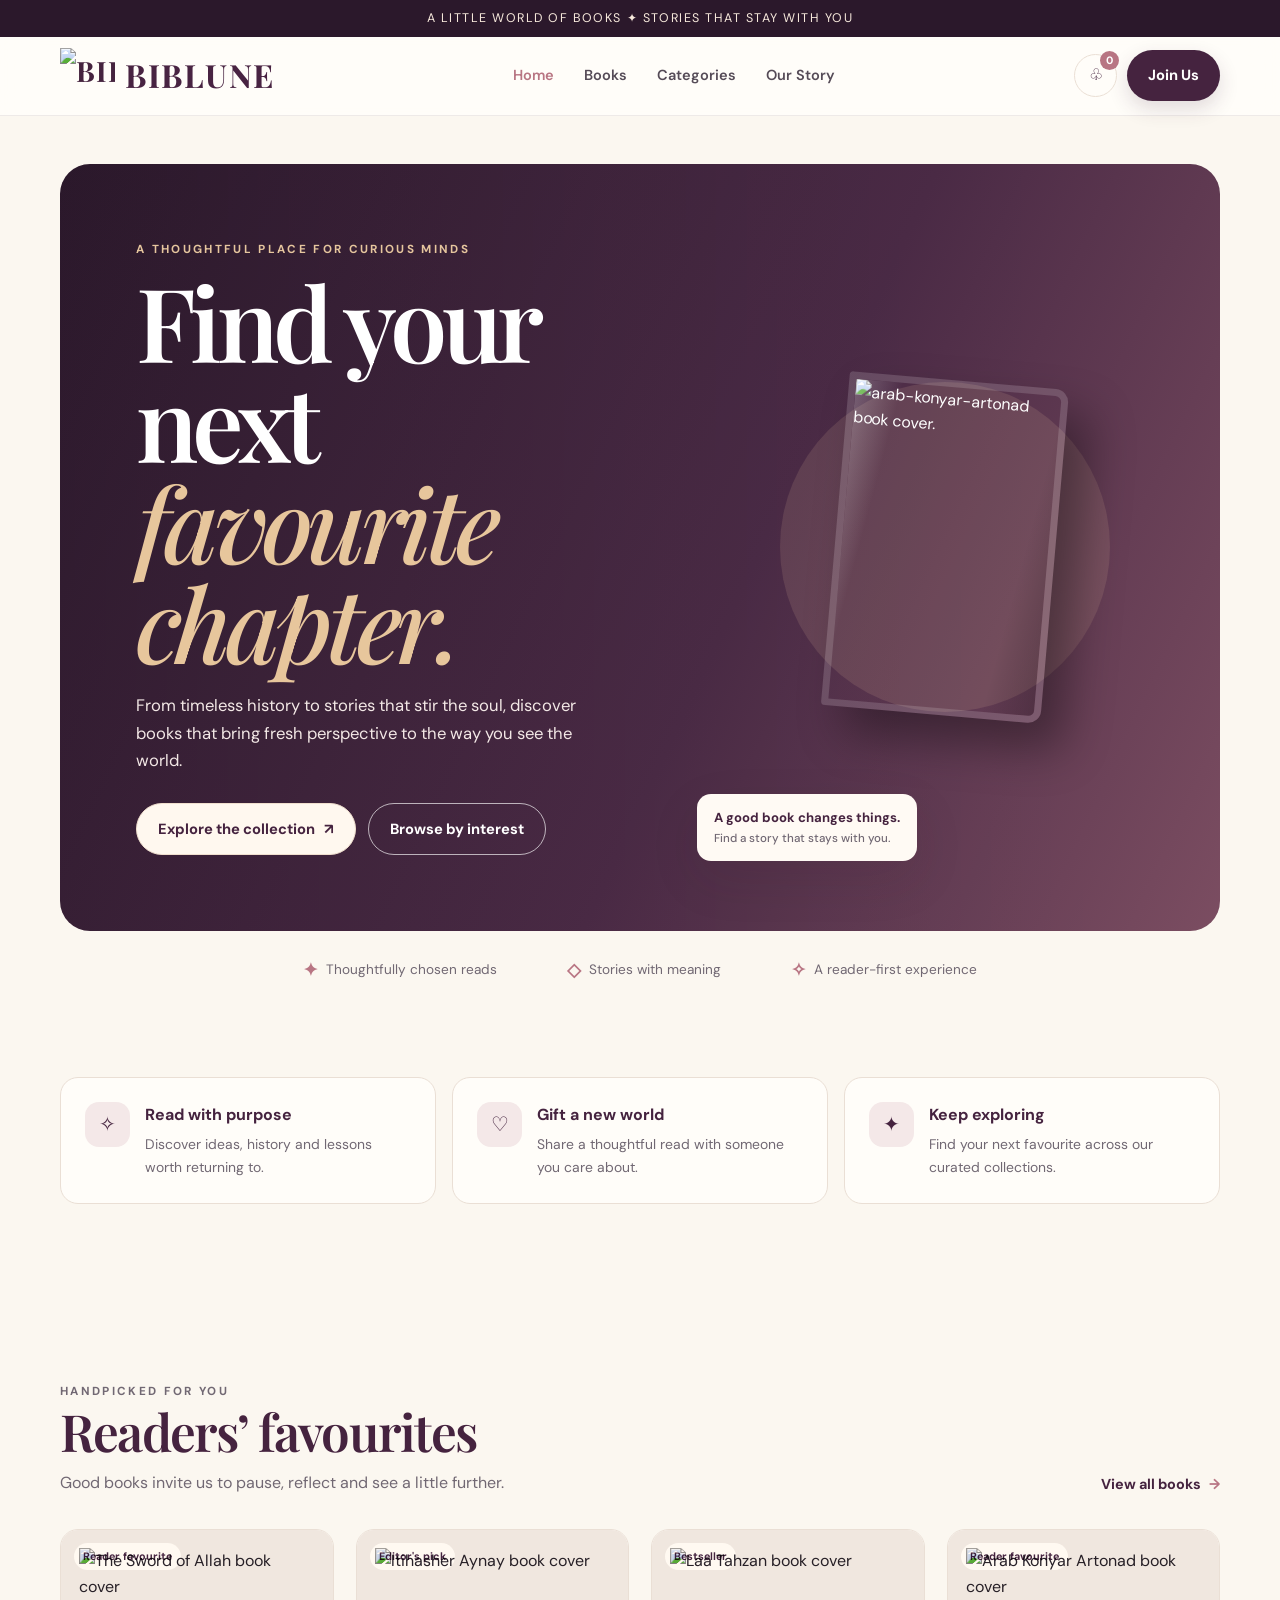
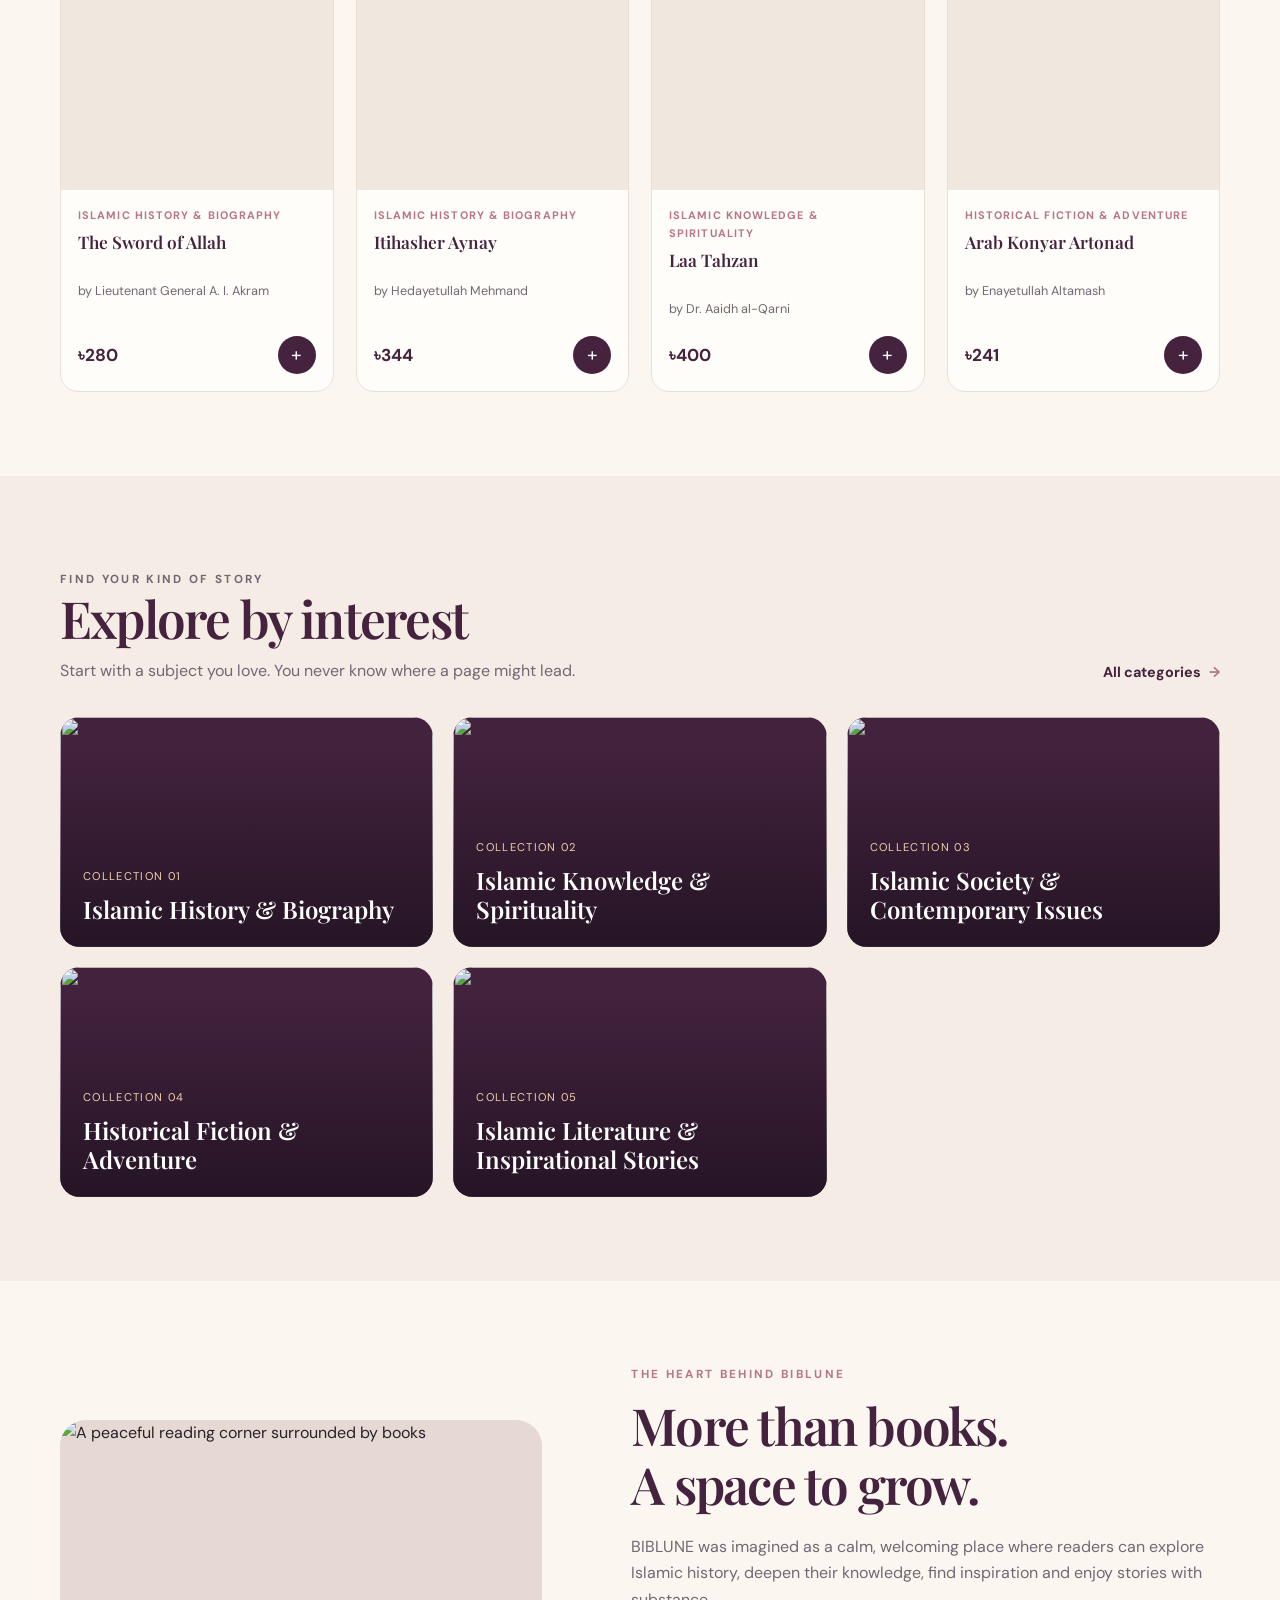
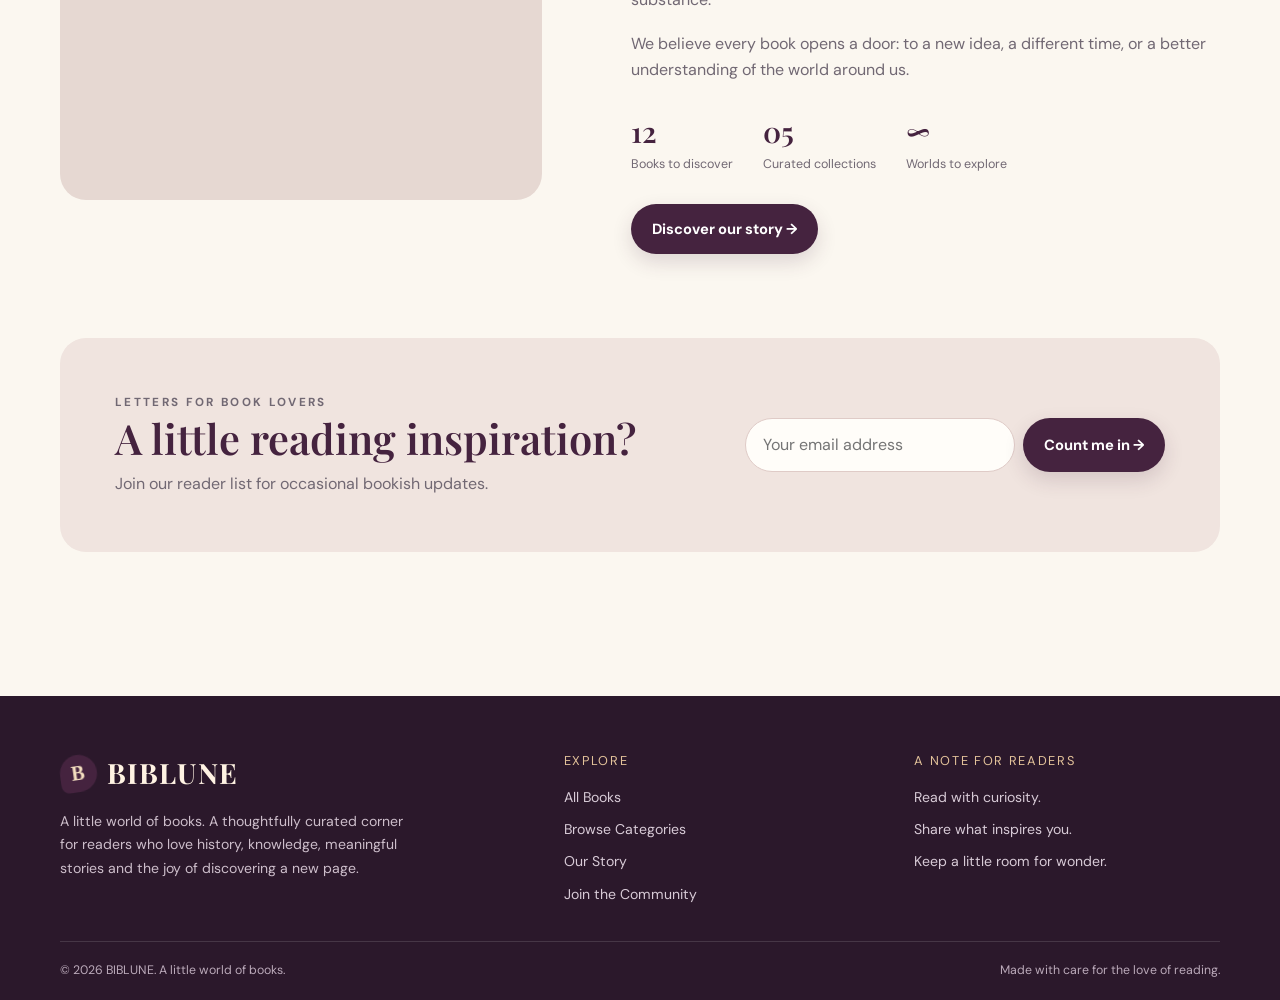
==== index.html @ a3f17280 "Add files via upload" ====
<!DOCTYPE html>
<html lang="en">
 <head>
  <meta charset="utf-8"/>
  <meta content="width=device-width, initial-scale=1" name="viewport"/>
  <meta content="#45233f" name="theme-color"/>
  <meta content="BIBLUNE — a little world of books. Discover thoughtful reads, Islamic history, inspiring literature and more." name="description"/>
  <title>
   BIBLUNE | A little world of books
  </title>
  <link href="styles.css" rel="stylesheet"/>
 </head>
 <body>
  <div class="announcement">
   A LITTLE WORLD OF BOOKS
   <span aria-hidden="true">
    ✦
   </span>
   STORIES THAT STAY WITH YOU
  </div>
  <header class="site-header">
   <div class="container nav-wrap">
    <a aria-label="BIBLUNE home" class="brand" href="index.html">
    <img src="Images/logo3.jpeg"
         alt="BIBLUNE Logo"
         class="brand-logo">

    <span class="brand-name">BIBLUNE</span>
    </a>
    <nav aria-label="Main navigation">
     <ul class="nav-links" id="navLinks">
      <li>
       <a aria-current="page" class="active" href="index.html">
        Home
       </a>
      </li>
      <li>
       <a href="Books.html">
        Books
       </a>
      </li>
      <li>
       <a href="Categories.html">
        Categories
       </a>
      </li>
      <li>
       <a href="About.html">
        Our Story
       </a>
      </li>
     </ul>
    </nav>
    <div class="nav-actions">
     <button aria-label="Open shopping cart" class="icon-btn" data-open-cart="" title="Shopping bag">
      ♧
      <span class="cart-count" data-cart-count="">
       0
      </span>
     </button>
     <a class="btn btn-primary" href="Register.html">
      Join Us
     </a>
     <button aria-expanded="false" aria-label="Toggle navigation" class="menu-toggle" id="menuToggle">
      ☰
     </button>
    </div>
   </div>
  </header>
  <main>
   <section class="hero">
    <div class="container">
     <div class="hero-panel">
      <div class="hero-copy">
       <p class="eyebrow">
        A thoughtful place for curious minds
       </p>
       <h1>
        Find your next
        <br/>
        <em>
         favourite chapter.
        </em>
       </h1>
       <p>
        From timeless history to stories that stir the soul, discover books that bring fresh perspective to the way you see the world.
       </p>
       <div class="hero-ctas">
        <a class="btn btn-light" href="Books.html">
         Explore the collection
         <span>
          ↗
         </span>
        </a>
        <a class="btn btn-outline" href="Categories.html">
         Browse by interest
        </a>
       </div>
      </div>
      <div class="hero-art">
       <div class="hero-book">
        <img src="Images/arab-konyar-artonad-250x374.webp"
         alt="arab-konyar-artonad book cover."
         class="hero-logo">
       </div>
       <div class="floating-note">
        A good book changes things.
        <span>
         Find a story that stays with you.
        </span>
       </div>
      </div>
     </div>
     <div class="trust-row">
      <span>
       <b>
        ✦
       </b>
       Thoughtfully chosen reads
      </span>
      <span>
       <b>
        ◇
       </b>
       Stories with meaning
      </span>
      <span>
       <b>
        ✧
       </b>
       A reader-first experience
      </span>
     </div>
    </div>
   </section>
   <section class="section" style="padding-top:38px">
    <div class="container">
     <div class="feature-strip">
      <article class="feature">
       <div class="feature-icon">
        ✧
       </div>
       <div>
        <h3>
         Read with purpose
        </h3>
        <p>
         Discover ideas, history and lessons worth returning to.
        </p>
       </div>
      </article>
      <article class="feature">
       <div class="feature-icon">
        ♡
       </div>
       <div>
        <h3>
         Gift a new world
        </h3>
        <p>
         Share a thoughtful read with someone you care about.
        </p>
       </div>
      </article>
      <article class="feature">
       <div class="feature-icon">
        ✦
       </div>
       <div>
        <h3>
         Keep exploring
        </h3>
        <p>
         Find your next favourite across our curated collections.
        </p>
       </div>
      </article>
     </div>
    </div>
   </section>
   <section class="section">
    <div class="container">
     <div class="section-head">
      <div>
       <p class="eyebrow">
        Handpicked for you
       </p>
       <h2>
        Readers’ favourites
       </h2>
       <p>
        Good books invite us to pause, reflect and see a little further.
       </p>
      </div>
      <a class="text-link" href="Books.html">
       View all books
       <span>
        →
       </span>
      </a>
     </div>
     <div class="book-grid" id="featuredBooks">
     </div>
    </div>
   </section>
   <section class="section" style="background:#f4ece5">
    <div class="container">
     <div class="section-head">
      <div>
       <p class="eyebrow">
        Find your kind of story
       </p>
       <h2>
        Explore by interest
       </h2>
       <p>
        Start with a subject you love. You never know where a page might lead.
       </p>
      </div>
      <a class="text-link" href="Categories.html">
       All categories
       <span>
        →
       </span>
      </a>
     </div>
     <div class="category-grid" id="homeCategories">
     </div>
    </div>
   </section>
   <section class="section">
    <div class="container story">
     <div class="story-image">
      <img alt="A peaceful reading corner surrounded by books" loading="lazy" src="Images/A Quiet Corner to Get Lost In.jfif"/>
     </div>
     <div class="story-copy">
      <p class="eyebrow">
       The heart behind BIBLUNE
      </p>
      <h2>
       More than books.
       <br/>
       A space to grow.
      </h2>
      <p>
       BIBLUNE was imagined as a calm, welcoming place where readers can explore Islamic history, deepen their knowledge, find inspiration and enjoy stories with substance.
      </p>
      <p>
       We believe every book opens a door: to a new idea, a different time, or a better understanding of the world around us.
      </p>
      <div class="story-stat">
       <div>
        <strong>
         12
        </strong>
        <span>
         Books to discover
        </span>
       </div>
       <div>
        <strong>
         05
        </strong>
        <span>
         Curated collections
        </span>
       </div>
       <div>
        <strong>
         ∞
        </strong>
        <span>
         Worlds to explore
        </span>
       </div>
      </div>
      <a class="btn btn-primary" href="About.html">
       Discover our story →
      </a>
     </div>
    </div>
   </section>
   <section class="section" style="padding-top:0">
    <div class="container">
     <div class="newsletter">
      <div>
       <p class="eyebrow">
        Letters for book lovers
       </p>
       <h2>
        A little reading inspiration?
       </h2>
       <p>
        Join our reader list for occasional bookish updates.
       </p>
      </div>
      <form class="newsletter-form">
       <input aria-label="Your email address" placeholder="Your email address" required="" type="email"/>
       <button class="btn btn-primary" type="submit">
        Count me in →
       </button>
      </form>
     </div>
    </div>
   </section>
  </main>
  <script>
   document.addEventListener("DOMContentLoaded",()=>{renderBooks("#featuredBooks",BOOKS.filter(b=>[5,1,11,3].includes(b.id)));renderCategories("#homeCategories")});
  </script>
  <footer class="site-footer">
   <div class="container">
    <div class="footer-grid">
     <div>
      <a class="brand footer-brand" href="index.html">
       <span class="brand-mark">
        B
       </span>
       BIBLUNE
      </a>
      <p class="footer-about">
       A little world of books. A thoughtfully curated corner for readers who love history, knowledge, meaningful stories and the joy of discovering a new page.
      </p>
     </div>
     <div>
      <p class="footer-title">
       Explore
      </p>
      <div class="footer-links">
       <a href="Books.html">
        All Books
       </a>
       <a href="Categories.html">
        Browse Categories
       </a>
       <a href="About.html">
        Our Story
       </a>
       <a href="Register.html">
        Join the Community
       </a>
      </div>
     </div>
     <div>
      <p class="footer-title">
       A note for readers
      </p>
      <div class="footer-links">
       <span>
        Read with curiosity.
       </span>
       <span>
        Share what inspires you.
       </span>
       <span>
        Keep a little room for wonder.
       </span>
      </div>
     </div>
    </div>
    <div class="footer-bottom">
     <span>
      © 2026 BIBLUNE. A little world of books.
     </span>
     <span>
      Made with care for the love of reading.
     </span>
    </div>
   </div>
  </footer>
  <div aria-label="Shopping bag" aria-modal="true" class="cart-overlay" id="cartOverlay" role="dialog">
   <div class="cart-panel">
    <div class="cart-head">
     <h2>
      Your book bag
     </h2>
     <button aria-label="Close cart" class="icon-btn" data-close-cart="">
      ×
     </button>
    </div>
    <div class="cart-items" id="cartItems">
    </div>
    <div class="cart-total">
     <div class="total-line">
      <span>
       Subtotal
      </span>
      <span id="cartTotal">
       ৳0
      </span>
     </div>
     <button class="btn btn-primary" id="checkoutBtn" style="width:100%">
      Continue to checkout →
     </button>
     <p class="cart-note">
      Demo storefront · No payment will be collected
     </p>
    </div>
   </div>
  </div>
  <div aria-live="polite" class="toast" id="toast" role="status">
  </div>
  <script defer="" src="script.js">
  </script>
 </body>
</html>
---- styles.css ----
@import url('https://fonts.googleapis.com/css2?family=DM+Sans:wght@400;500;600;700&family=Playfair+Display:wght@500;600;700&display=swap');
:root {
    --ink:#28222b;
    --muted:#716873;
    --plum:#45233f;
    --plum-deep:#2b182b;
    --rose:#b87583;
    --gold:#c69b62;
    --cream:#fbf7f0;
    --paper:#fffdf9;
    --line:#eadfd5;
    --shadow:0 18px 50px rgba(48,27,43,.10);
    --radius:22px
}
* {
    box-sizing:border-box
}
html {
    scroll-behavior:smooth;
    scroll-padding-top:95px
}
body {
    margin:0;
    background:var(--cream);
    color:var(--ink);
    font-family:"DM Sans",Arial,sans-serif;
    line-height:1.65
}
.brand {
    display: flex;
    align-items: center;
    gap: 12px;
    text-decoration: none;
}

.brand-logo {
    width: 55px;
    height: 55px;
    object-fit: contain;
}

.brand-name {
    font-family: 'Playfair Display', serif;
    font-size: 32px;
    font-weight: 700;
    color: #482342;
}
a {
    color:inherit;
    text-decoration:none
}
button,input,select,textarea {
    font:inherit
}
button,a {
    -webkit-tap-highlight-color:transparent
}
.container {
    width:min(1160px,calc(100% - 40px));
    margin-inline:auto
}
.announcement {
    background:var(--plum-deep);
    color:#f7e9dc;
    text-align:center;
    font-size:.78rem;
    letter-spacing:.12em;
    padding:8px 14px
}
.site-header {
    position:sticky;
    top:0;
    z-index:50;
    background:rgba(255,253,249,.94);
    backdrop-filter:blur(16px);
    border-bottom:1px solid rgba(69,35,63,.09)
}
.nav-wrap {
    min-height:78px;
    display:flex;
    align-items:center;
    justify-content:space-between;
    gap:24px
}
.brand {
    display:inline-flex;
    align-items:center;
    gap:10px;
    color:var(--plum);
    font-family:"Playfair Display",Georgia,serif;
    font-size:1.75rem;
    font-weight:700;
    letter-spacing:.04em;
    white-space:nowrap
}
.brand-mark {
    width:37px;
    height:37px;
    border-radius:50% 50% 50% 8px;
    background:var(--plum);
    color:#f5dfc0;
    display:grid;
    place-items:center;
    font-family:Georgia,serif;
    font-size:1.25rem;
    transform:rotate(-8deg)
}
.nav-links {
    display:flex;
    align-items:center;
    gap:clamp(14px,2.4vw,30px);
    list-style:none;
    margin:0;
    padding:0
}
.nav-links a {
    font-size:.91rem;
    font-weight:600;
    color:#554b57;
    transition:color .2s
}
.nav-links a:hover,.nav-links a.active {
    color:var(--rose)
}
.nav-actions {
    display:flex;
    align-items:center;
    gap:10px
}
.icon-btn,.menu-toggle {
    border:1px solid var(--line);
    background:var(--paper);
    color:var(--plum);
    width:43px;
    height:43px;
    border-radius:50%;
    display:grid;
    place-items:center;
    cursor:pointer;
    position:relative
}
.cart-count {
    position:absolute;
    right:-3px;
    top:-4px;
    background:var(--rose);
    color:white;
    font-size:.67rem;
    font-weight:700;
    min-width:19px;
    height:19px;
    border-radius:20px;
    display:grid;
    place-items:center;
    padding:0 4px
}
.menu-toggle {
    display:none;
    font-size:1.2rem
}
.btn {
    border:0;
    display:inline-flex;
    align-items:center;
    justify-content:center;
    gap:9px;
    padding:13px 21px;
    border-radius:999px;
    font-weight:700;
    font-size:.92rem;
    cursor:pointer;
    transition:transform .2s,background .2s,box-shadow .2s
}
.btn:hover {
    transform:translateY(-2px)
}
.btn-primary {
    background:var(--plum);
    color:white;
    box-shadow:0 8px 20px rgba(69,35,63,.16)
}
.btn-primary:hover {
    background:#613654
}
.btn-light {
    background:#fff8ef;
    color:var(--plum);
    border:1px solid #f0dfce
}
.btn-outline {
    border:1px solid rgba(255,255,255,.65);
    color:white;
    background:transparent
}
.eyebrow {
    font-size:.73rem;
    letter-spacing:.2em;
    text-transform:uppercase;
    font-weight:700;
    color:var(--rose);
    margin:0 0 12px
}
.section {
    padding:84px 0
}
.section-head {
    display:flex;
    justify-content:space-between;
    align-items:end;
    gap:24px;
    margin-bottom:32px
}
.section-head h2,.page-title,.story-copy h2 {
    font:600 clamp(2rem,4vw,3.2rem)/1.15 "Playfair Display",Georgia,serif;
    letter-spacing:-.035em;
    color:var(--plum);
    margin:0
}
.section-head p {
    max-width:520px;
    color:var(--muted);
    margin:10px 0 0
}
.text-link {
    color:var(--plum);
    font-weight:700;
    font-size:.9rem;
    white-space:nowrap
}
.text-link span {
    color:var(--rose);
    margin-left:5px
}
.hero {
    padding:48px 0 54px
}
.hero-panel {
    min-height:520px;
    border-radius:30px;
    overflow:hidden;
    position:relative;
    display:grid;
    grid-template-columns:1.05fr .95fr;
    align-items:center;
    background:linear-gradient(115deg,#2b182b 0%,#4a2a45 58%,#7b4d61 100%);
    color:white;
    isolation:isolate
}
.hero-panel:before {
    content:"";
    position:absolute;
    inset:0;
    background:linear-gradient(90deg,rgba(31,18,31,.15),rgba(31,18,31,0)),url("Images/Old Library.jfif") center/cover;
    opacity:.23;
    z-index:-1
}
.hero-copy {
    padding:clamp(30px,6vw,76px)
}
.hero-copy .eyebrow {
    color:#e6c69e
}
.hero h1 {
    font:600 clamp(3.4rem,8vw,6.5rem)/.98 "Playfair Display",Georgia,serif;
    letter-spacing:-.055em;
    margin:0 0 20px
}
.hero h1 em {
    font-weight:500;
    color:#e7c69c
}
.hero-copy>p:not(.eyebrow) {
    max-width:510px;
    color:#f3e8e6;
    font-size:1.04rem;
    margin:0 0 28px
}
.hero-ctas {
    display:flex;
    gap:12px;
    flex-wrap:wrap
}
.hero-art {
    height:100%;
    min-height:430px;
    display:flex;
    align-items:center;
    justify-content:center;
    position:relative;
    padding:25px
}
.hero-art:before {
    content:"";
    width:min(330px,70%);
    aspect-ratio:1;
    border-radius:50%;
    background:rgba(239,203,161,.13);
    position:absolute
}
.hero-book {
    position:relative;
    width:220px;
    height:335px;
    border-radius:4px 13px 13px 4px;
    overflow:hidden;
    box-shadow:24px 25px 45px rgba(0,0,0,.35);
    transform:rotate(5deg);
    border:7px solid rgba(255,255,255,.15)
}
.hero-book img {
    width:100%;
    height:100%;
    object-fit:cover
}
.hero-book:after {
    content:"";
    position:absolute;
    inset:0;
    background:linear-gradient(100deg,rgba(255,255,255,.25),transparent 18%,transparent 80%,rgba(0,0,0,.2));
    pointer-events:none
}
.floating-note {
    position:absolute;
    bottom:70px;
    left:5%;
    background:#fffaf4;
    color:var(--plum);
    padding:13px 17px;
    border-radius:14px;
    box-shadow:var(--shadow);
    font-size:.82rem;
    font-weight:700
}
.floating-note span {
    display:block;
    font-size:.72rem;
    color:var(--muted);
    font-weight:500
}
.trust-row {
    display:flex;
    justify-content:center;
    gap:clamp(20px,6vw,70px);
    flex-wrap:wrap;
    padding:25px 0 0;
    color:var(--muted);
    font-size:.85rem
}
.trust-row span {
    display:flex;
    align-items:center;
    gap:8px
}
.trust-row b {
    color:var(--rose);
    font-size:1.1rem
}
.feature-strip {
    display:grid;
    grid-template-columns:repeat(3,1fr);
    gap:16px
}
.feature {
    padding:24px;
    background:var(--paper);
    border:1px solid var(--line);
    border-radius:18px;
    display:flex;
    gap:15px;
    align-items:flex-start
}
.feature-icon {
    width:45px;
    height:45px;
    flex:0 0 45px;
    border-radius:14px;
    background:#f4e8e8;
    color:var(--plum);
    display:grid;
    place-items:center;
    font-size:1.25rem
}
.feature h3 {
    margin:0 0 5px;
    color:var(--plum);
    font-size:1rem
}
.feature p {
    margin:0;
    color:var(--muted);
    font-size:.87rem
}
.book-grid {
    display:grid;
    grid-template-columns:repeat(4,minmax(0,1fr));
    gap:22px
}
.book-card {
    background:var(--paper);
    border:1px solid var(--line);
    border-radius:18px;
    overflow:hidden;
    display:flex;
    flex-direction:column;
    min-width:0;
    transition:transform .25s,box-shadow .25s
}
.book-card:hover {
    transform:translateY(-6px);
    box-shadow:var(--shadow)
}
.book-cover {
    height:260px;
    background:#f0e7df;
    padding:18px;
    display:flex;
    align-items:center;
    justify-content:center;
    position:relative
}
.book-cover img {
    width:100%;
    height:100%;
    object-fit:contain;
    mix-blend-mode:multiply
}
.book-tag {
    position:absolute;
    left:13px;
    top:13px;
    border-radius:999px;
    background:#fff9f1;
    color:var(--plum);
    font-size:.67rem;
    font-weight:700;
    padding:5px 9px
}
.book-info {
    padding:17px;
    display:flex;
    flex-direction:column;
    flex:1
}
.book-category {
    font-size:.68rem;
    text-transform:uppercase;
    letter-spacing:.1em;
    color:var(--rose);
    font-weight:700;
    margin:0 0 5px
}
.book-info h3 {
    font:600 1.08rem/1.35 "Playfair Display",Georgia,serif;
    color:var(--plum);
    margin:0 0 5px;
    min-height:2.7em
}
.book-author {
    font-size:.79rem;
    color:var(--muted);
    margin:0 0 16px
}
.book-bottom {
    display:flex;
    align-items:center;
    justify-content:space-between;
    gap:8px;
    margin-top:auto
}
.price {
    font-size:1.08rem;
    font-weight:700;
    color:var(--plum)
}
.add-btn {
    width:38px;
    height:38px;
    border:0;
    border-radius:50%;
    background:var(--plum);
    color:white;
    font-size:1.2rem;
    cursor:pointer;
    transition:background .2s,transform .2s
}
.add-btn:hover {
    background:var(--rose);
    transform:rotate(8deg)
}
.category-grid {
    display:grid;
    grid-template-columns:repeat(3,minmax(0,1fr));
    gap:20px
}
.category-card {
    min-height:230px;
    position:relative;
    border-radius:20px;
    overflow:hidden;
    display:flex;
    align-items:end;
    background:var(--plum);
    color:white;
    isolation:isolate
}
.category-card img {
    position:absolute;
    inset:0;
    width:100%;
    height:100%;
    object-fit:cover;
    z-index:-2;
    transition:transform .4s
}
.category-card:after {
    content:"";
    position:absolute;
    inset:0;
    background:linear-gradient(0deg,rgba(34,19,34,.9),rgba(34,19,34,.05) 90%);
    z-index:-1
}
.category-card:hover img {
    transform:scale(1.06)
}
.category-copy {
    padding:23px
}
.category-copy span {
    font-size:.7rem;
    letter-spacing:.12em;
    text-transform:uppercase;
    color:#f1d1ad
}
.category-copy h3 {
    font:600 1.5rem/1.2 "Playfair Display",Georgia,serif;
    margin:7px 0 0
}
.story {
    display:grid;
    grid-template-columns:.9fr 1.1fr;
    gap:clamp(30px,7vw,90px);
    align-items:center
}
.story-image {
    min-height:380px;
    border-radius:26px;
    overflow:hidden;
    position:relative;
    background:#e6d8d2
}
.story-image img {
    width:100%;
    height:100%;
    position:absolute;
    inset:0;
    object-fit:cover
}
.story-copy h2 {
    margin-bottom:20px
}
.story-copy>p:not(.eyebrow) {
    color:var(--muted);
    margin:0 0 18px
}
.story-stat {
    display:flex;
    gap:30px;
    margin:28px 0
}
.story-stat strong {
    display:block;
    color:var(--plum);
    font:600 1.8rem "Playfair Display",Georgia,serif
}
.story-stat span {
    font-size:.78rem;
    color:var(--muted)
}
.newsletter {
    background:#f0e4df;
    border-radius:26px;
    padding:clamp(28px,5vw,55px);
    display:flex;
    align-items:center;
    justify-content:space-between;
    gap:30px
}
.newsletter h2 {
    font:600 clamp(1.7rem,3.5vw,2.6rem)/1.2 "Playfair Display",Georgia,serif;
    color:var(--plum);
    margin:0 0 8px
}
.newsletter p {
    color:var(--muted);
    margin:0
}
.newsletter-form {
    display:flex;
    gap:8px;
    width:min(100%,420px)
}
.newsletter-form input {
    min-width:0;
    flex:1;
    border:1px solid #dfcbc7;
    background:#fffdf9;
    border-radius:999px;
    padding:13px 17px;
    outline-color:var(--rose)
}
.site-footer {
    background:var(--plum-deep);
    color:#f4e8e0;
    padding:54px 0 20px;
    margin-top:60px
}
.footer-grid {
    display:grid;
    grid-template-columns:1.5fr 1fr 1fr;
    gap:45px;
    padding-bottom:35px
}
.footer-brand {
    color:#fff3e3
}
.footer-about {
    max-width:350px;
    color:#cdbecb;
    font-size:.88rem
}
.footer-title {
    font-size:.8rem;
    text-transform:uppercase;
    letter-spacing:.13em;
    color:#e3c29a;
    margin:0 0 15px
}
.footer-links {
    display:grid;
    gap:9px;
    color:#d8cbd7;
    font-size:.88rem
}
.footer-links a:hover {
    color:white
}
.footer-bottom {
    border-top:1px solid rgba(255,255,255,.13);
    padding-top:18px;
    display:flex;
    justify-content:space-between;
    gap:20px;
    flex-wrap:wrap;
    color:#bbaaba;
    font-size:.77rem
}
.page-hero {
    background:linear-gradient(120deg,#321d32,#70475e);
    color:white;
    padding:64px 0 58px;
    text-align:center;
    position:relative;
    overflow:hidden
}
.page-hero:after {
    content:"B";
    position:absolute;
    font:700 20rem/1 "Playfair Display",Georgia,serif;
    right:4%;
    top:-80px;
    color:rgba(255,255,255,.04)
}
.page-hero .eyebrow {
    color:#e7c69c
}
.page-title {
    color:white;
    margin-bottom:14px
}
.page-hero p:last-child {
    margin:0 auto;
    max-width:650px;
    color:#eadfe5
}
.catalog-tools {
    display:flex;
    gap:12px;
    align-items:center;
    flex-wrap:wrap;
    margin-bottom:28px
}
.search-box {
    flex:1;
    min-width:210px;
    position:relative
}
.search-box input {
    width:100%;
    border:1px solid var(--line);
    background:var(--paper);
    border-radius:999px;
    padding:13px 18px 13px 44px;
    outline-color:var(--rose)
}
.search-box span {
    position:absolute;
    left:16px;
    top:10px;
    color:var(--muted);
    font-size:1.1rem
}
.filter-select {
    border:1px solid var(--line);
    background:var(--paper);
    border-radius:999px;
    padding:12px 15px;
    color:var(--ink);
    outline-color:var(--rose)
}
.results-count {
    color:var(--muted);
    font-size:.84rem;
    margin:0 0 18px
}
.empty-state {
    grid-column:1/-1;
    text-align:center;
    padding:60px 20px;
    background:var(--paper);
    border-radius:18px;
    color:var(--muted)
}
.empty-state strong {
    display:block;
    font:600 1.5rem "Playfair Display",Georgia,serif;
    color:var(--plum)
}
.cart-overlay {
    position:fixed;
    inset:0;
    background:rgba(24,13,25,.48);
    z-index:100;
    opacity:0;
    visibility:hidden;
    transition:.25s
}
.cart-overlay.open {
    opacity:1;
    visibility:visible
}
.cart-panel {
    position:absolute;
    right:0;
    top:0;
    height:100%;
    width:min(440px,100%);
    background:var(--paper);
    padding:25px;
    display:flex;
    flex-direction:column;
    transform:translateX(100%);
    transition:transform .3s
}
.cart-overlay.open .cart-panel {
    transform:translateX(0)
}
.cart-head {
    display:flex;
    justify-content:space-between;
    align-items:center;
    border-bottom:1px solid var(--line);
    padding-bottom:17px
}
.cart-head h2 {
    font:600 1.8rem "Playfair Display",Georgia,serif;
    color:var(--plum);
    margin:0
}
.cart-items {
    overflow:auto;
    flex:1;
    padding:14px 0
}
.cart-item {
    display:grid;
    grid-template-columns:58px 1fr auto;
    gap:13px;
    align-items:center;
    padding:12px 0;
    border-bottom:1px solid var(--line)
}
.cart-item img {
    width:58px;
    height:74px;
    object-fit:contain;
    background:#f0e7df;
    border-radius:7px
}
.cart-item h3 {
    font-size:.9rem;
    color:var(--plum);
    margin:0
}
.cart-item p {
    font-size:.8rem;
    color:var(--muted);
    margin:3px 0
}
.qty-control {
    display:flex;
    align-items:center;
    gap:9px;
    margin-top:7px
}
.qty-control button {
    border:1px solid var(--line);
    background:white;
    width:25px;
    height:25px;
    border-radius:50%;
    cursor:pointer
}
.remove-item {
    border:0;
    background:none;
    color:#a65b69;
    cursor:pointer;
    font-size:.78rem
}
.cart-total {
    border-top:1px solid var(--line);
    padding-top:18px
}
.total-line {
    display:flex;
    justify-content:space-between;
    font-weight:700;
    color:var(--plum);
    font-size:1.1rem;
    margin-bottom:15px
}
.cart-note {
    font-size:.75rem;
    color:var(--muted);
    text-align:center;
    margin:10px 0 0
}
.toast {
    position:fixed;
    bottom:22px;
    left:50%;
    transform:translate(-50%,20px);
    opacity:0;
    pointer-events:none;
    background:var(--plum-deep);
    color:white;
    padding:12px 18px;
    border-radius:999px;
    box-shadow:var(--shadow);
    z-index:150;
    font-size:.86rem;
    transition:.25s
}
.toast.show {
    opacity:1;
    transform:translate(-50%,0)
}
.form-wrap {
    max-width:760px;
    margin:0 auto;
    background:var(--paper);
    border:1px solid var(--line);
    border-radius:24px;
    padding:clamp(24px,5vw,48px);
    box-shadow:var(--shadow)
}
.form-grid {
    display:grid;
    grid-template-columns:1fr 1fr;
    gap:18px
}
.field {
    display:grid;
    gap:7px
}
.field.full {
    grid-column:1/-1
}
.field label {
    font-size:.85rem;
    font-weight:700;
    color:var(--plum)
}
.field input,.field select,.field textarea {
    width:100%;
    border:1px solid var(--line);
    border-radius:11px;
    background:#fff;
    padding:12px 14px;
    outline-color:var(--rose)
}
.field textarea {
    resize:vertical;
    min-height:100px
}
.form-help {
    font-size:.8rem;
    color:var(--muted)
}
.success-message {
    display:none;
    background:#e8f4e9;
    border:1px solid #c4e1c8;
    color:#276339;
    padding:12px 15px;
    border-radius:12px;
    margin-bottom:18px
}
.success-message.show {
    display:block
}
.about-cards {
    display:grid;
    grid-template-columns:repeat(3,1fr);
    gap:18px
}
.about-card {
    padding:25px;
    border-radius:18px;
    background:var(--paper);
    border:1px solid var(--line)
}
.about-card h3 {
    font:600 1.3rem "Playfair Display",Georgia,serif;
    color:var(--plum);
    margin:0 0 8px
}
.about-card p {
    color:var(--muted);
    font-size:.9rem;
    margin:0
}
@media(max-width:960px) {
    .nav-links {
        gap:15px
    }
    .nav-links a {
        font-size:.84rem
    }
    .book-grid {
        grid-template-columns:repeat(3,minmax(0,1fr))
    }
    .hero-panel {
        grid-template-columns:1.1fr .9fr
    }
    .hero-book {
        width:190px;
        height:290px
    }
    .feature-strip {
        grid-template-columns:1fr
    }
    .category-grid {
        grid-template-columns:repeat(2,minmax(0,1fr))
    }
}
@media(max-width:720px) {
    .container {
        width:min(100% - 30px,560px)
    }
    .announcement {
        font-size:.68rem
    }
    .nav-wrap {
        min-height:68px;
        flex-wrap:wrap;
        gap:10px
    }
    .brand {
        font-size:1.5rem
    }
    .brand-mark {
        width:32px;
        height:32px
    }
    .menu-toggle {
        display:grid
    }
    .nav-links {
        display:none;
        order:3;
        flex-basis:100%;
        align-items:stretch;
        flex-direction:column;
        gap:0;
        padding:5px 0 15px
    }
    .nav-links.open {
        display:flex
    }
    .nav-links a {
        display:block;
        padding:10px 4px;
        font-size:.95rem
    }
    .nav-actions {
        margin-left:auto
    }
    .nav-wrap:has(.nav-links.open) {
        padding-bottom:4px
    }
    .hero {
        padding:24px 0 38px
    }
    .hero-panel {
        grid-template-columns:1fr;
        min-height:auto
    }
    .hero-copy {
        padding:36px 27px 5px
    }
    .hero h1 {
        font-size:clamp(3.4rem,16vw,5.3rem)
    }
    .hero-art {
        min-height:280px;
        padding:20px
    }
    .hero-book {
        width:155px;
        height:225px
    }
    .floating-note {
        bottom:28px;
        left:6%
    }
    .section {
        padding:58px 0
    }
    .section-head {
        align-items:flex-start;
        flex-direction:column;
        margin-bottom:25px
    }
    .book-grid {
        grid-template-columns:repeat(2,minmax(0,1fr));
        gap:13px
    }
    .book-cover {
        height:210px;
        padding:12px
    }
    .book-info {
        padding:13px
    }
    .book-info h3 {
        font-size:.98rem
    }
    .book-author {
        font-size:.74rem
    }
    .price {
        font-size:1rem
    }
    .add-btn {
        width:34px;
        height:34px
    }
    .category-grid {
        grid-template-columns:1fr 1fr;
        gap:12px
    }
    .category-card {
        min-height:185px
    }
    .category-copy {
        padding:15px
    }
    .category-copy h3 {
        font-size:1.18rem
    }
    .story {
        grid-template-columns:1fr;
        gap:28px
    }
    .story-image {
        min-height:280px
    }
    .newsletter {
        align-items:flex-start;
        flex-direction:column
    }
    .newsletter-form {
        width:100%
    }
    .footer-grid {
        grid-template-columns:1fr 1fr;
        gap:28px
    }
    .footer-grid>div:first-child {
        grid-column:1/-1
    }
    .page-hero {
        padding:48px 0
    }
    .form-grid {
        grid-template-columns:1fr
    }
    .field.full {
        grid-column:auto
    }
    .about-cards {
        grid-template-columns:1fr
    }
    .trust-row {
        gap:12px 22px;
        font-size:.78rem
    }
}
@media(max-width:390px) {
    .book-grid {
        grid-template-columns:1fr 1fr;
        gap:9px
    }
    .book-cover {
        height:175px;
        padding:8px
    }
    .book-info {
        padding:10px
    }
    .book-info h3 {
        font-size:.9rem
    }
    .book-author {
        min-height:2.5em
    }
    .book-bottom {
        gap:5px
    }
    .category-copy h3 {
        font-size:1rem
    }
    .category-card {
        min-height:160px
    }
    .footer-grid {
        grid-template-columns:1fr
    }
    .footer-grid>div:first-child {
        grid-column:auto
    }
    .hero-ctas .btn {
        width:100%
    }
}
@media(prefers-reduced-motion:reduce) {
    *,*::before,*::after {
        scroll-behavior:auto!important;
        transition:none!important;
        animation:none!important
    }
}
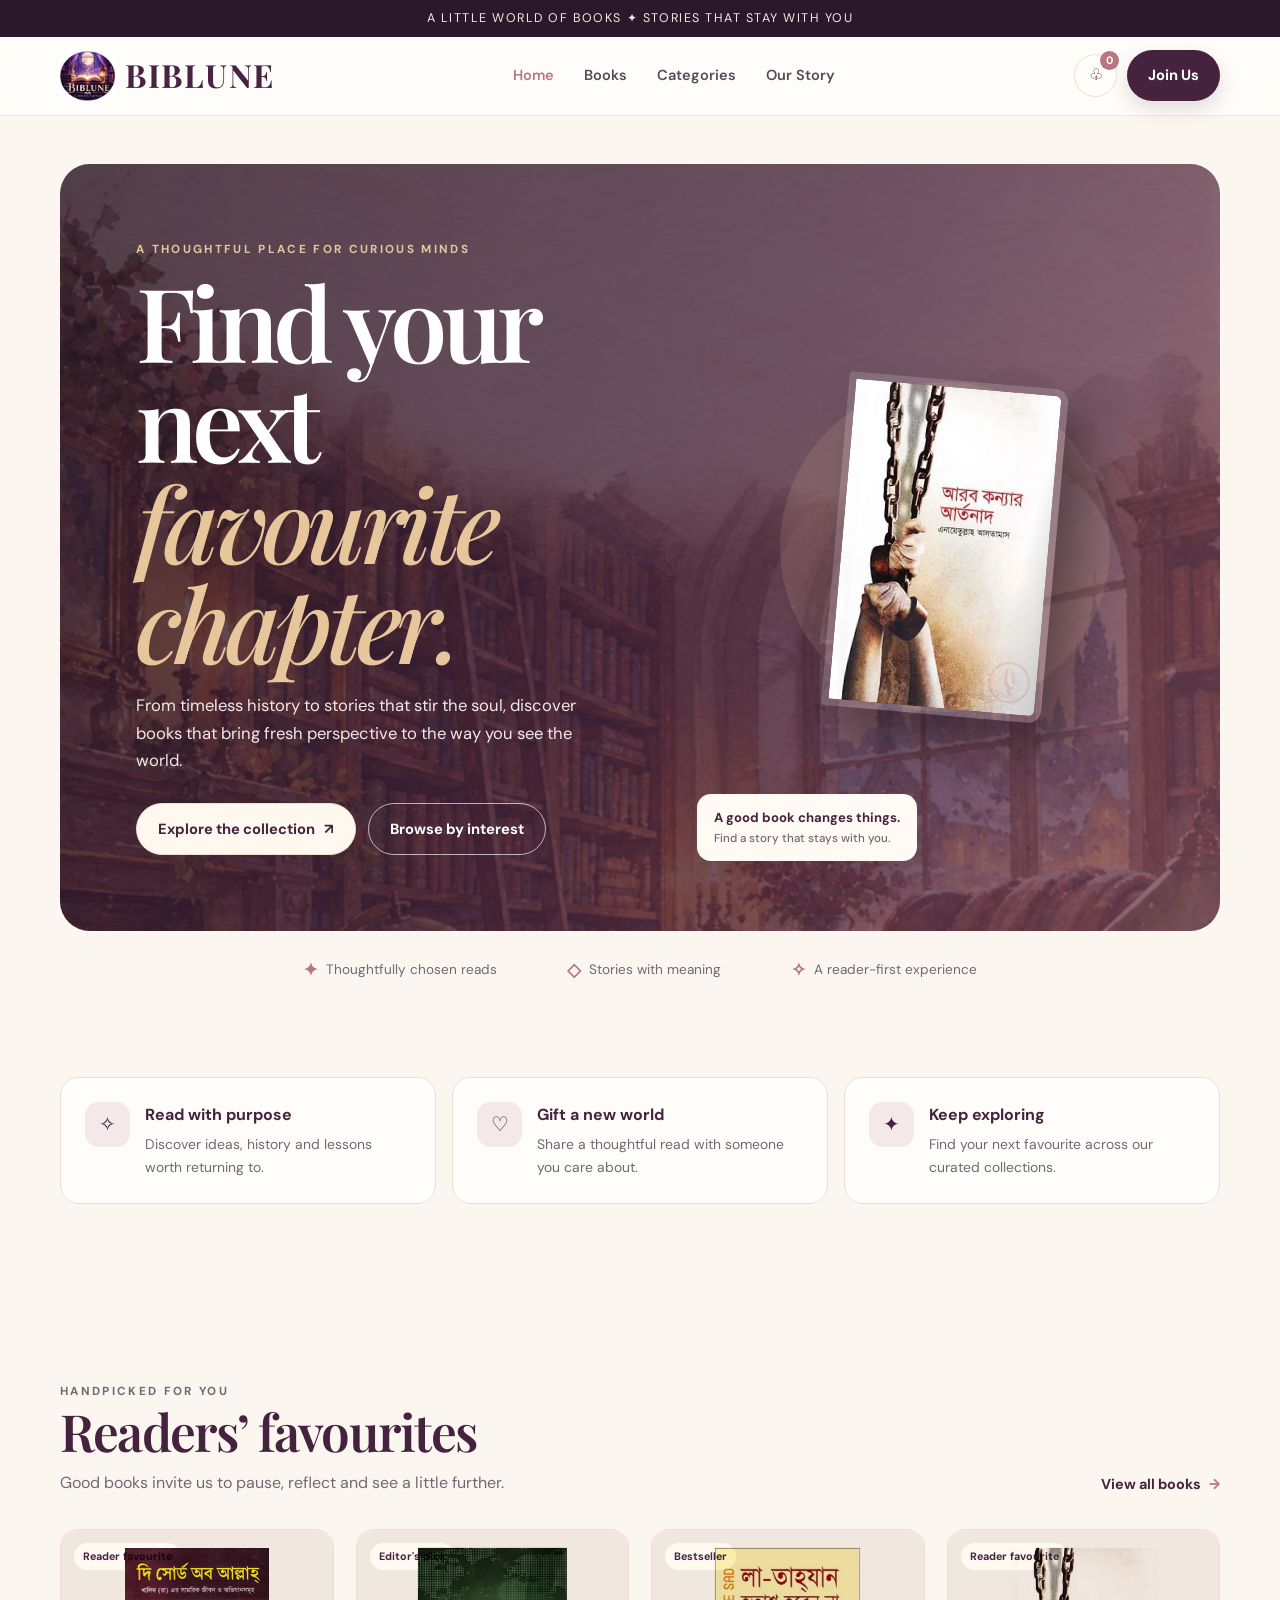
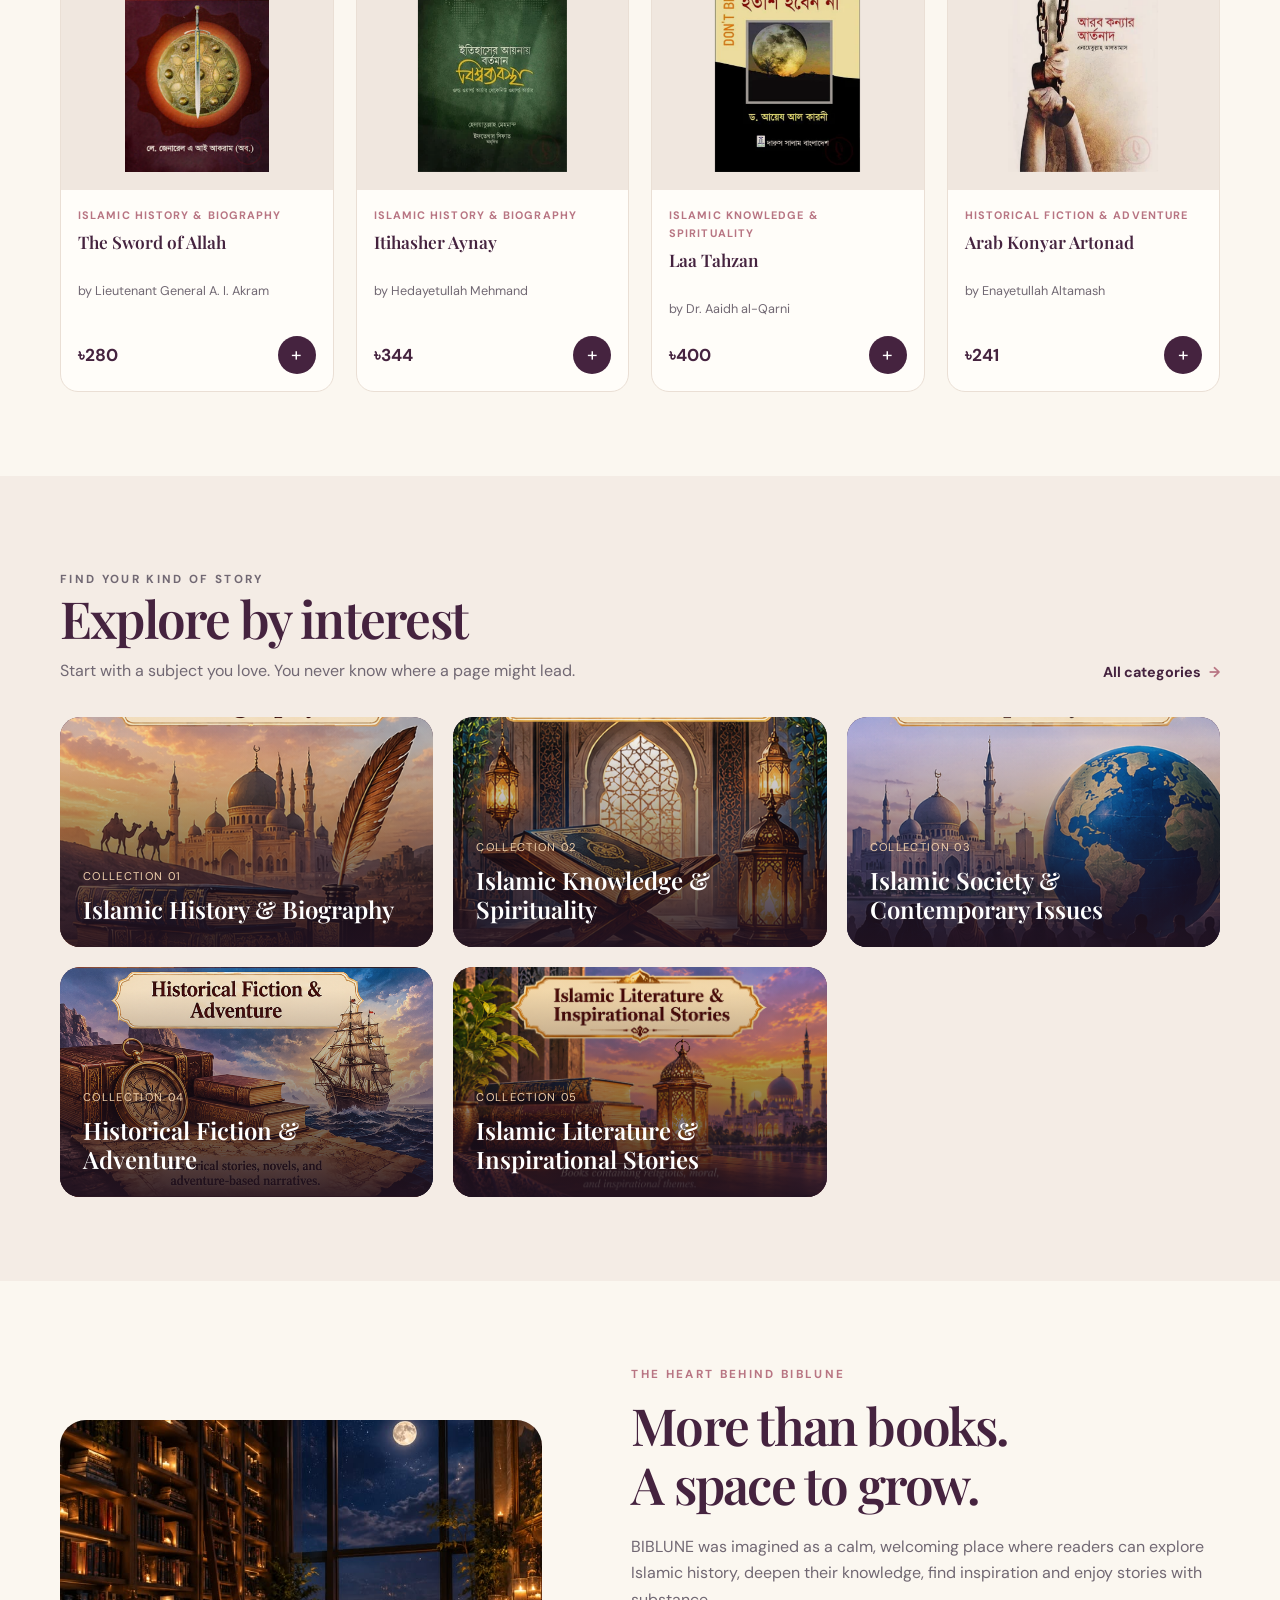
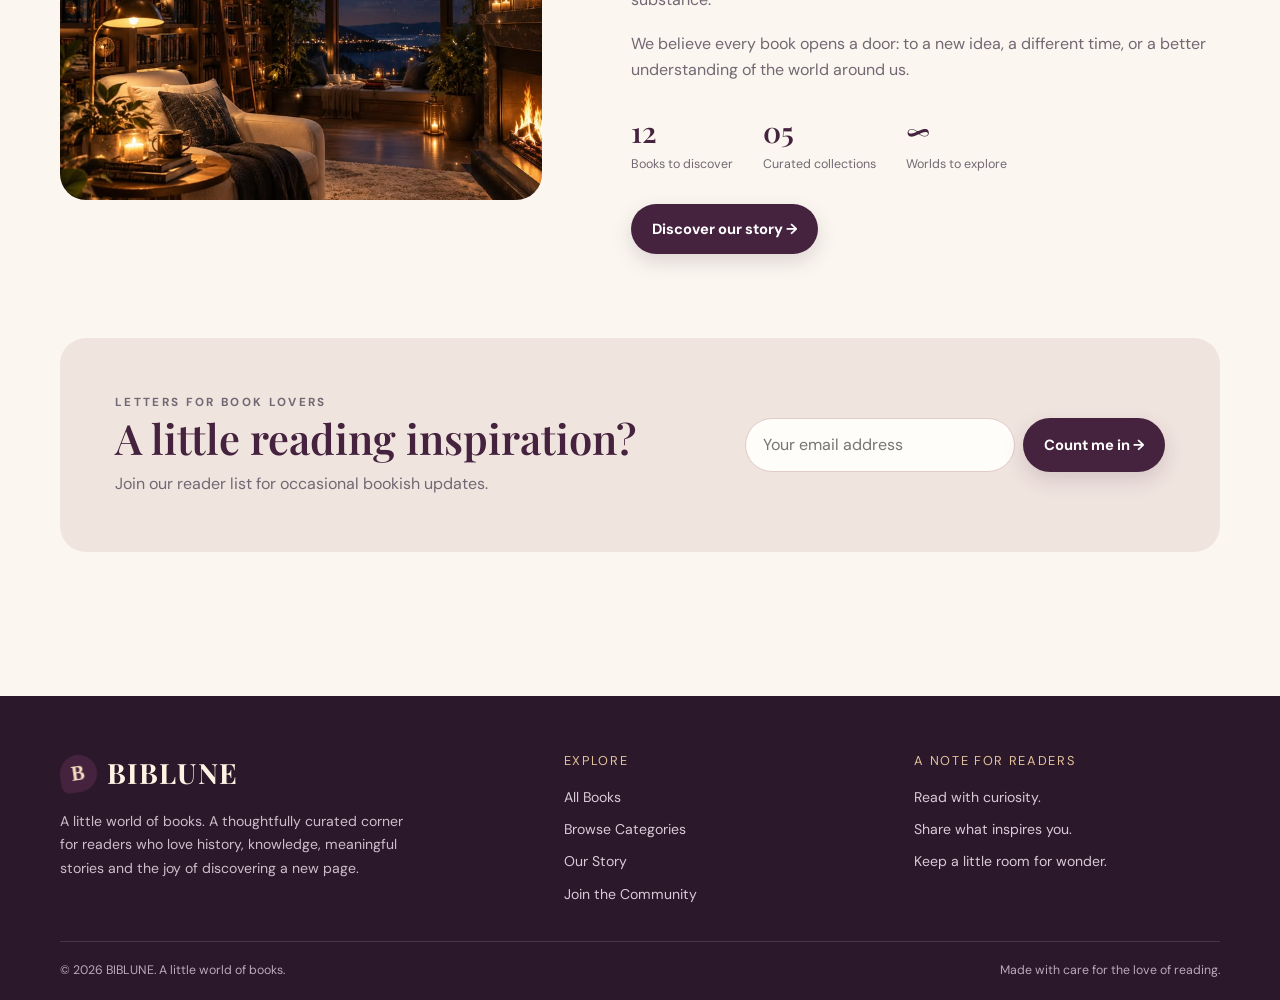
==== commit 10c66b0a: "Add files via upload" ====
--- a/index.html
+++ b/index.html
@@ -380,21 +380,40 @@
     <div class="cart-items" id="cartItems">
     </div>
     <div class="cart-total">
-     <div class="total-line">
-      <span>
-       Subtotal
-      </span>
-      <span id="cartTotal">
-       ৳0
-      </span>
-     </div>
-     <button class="btn btn-primary" id="checkoutBtn" style="width:100%">
-      Continue to checkout →
-     </button>
-     <p class="cart-note">
-      Demo storefront · No payment will be collected
-     </p>
-    </div>
+
+    <div class="summary-line">
+        <span>Subtotal</span>
+        <strong id="cartSubtotal">৳0</strong>
+    </div>
+
+    <div class="summary-line">
+        <span>Discount</span>
+        <strong id="cartDiscount">৳0</strong>
+    </div>
+
+    <div class="summary-line">
+        <span>Delivery Charge</span>
+        <strong id="cartDelivery">৳0</strong>
+    </div>
+
+    <div class="summary-line summary-grand">
+        <span>Grand Total</span>
+        <strong id="cartGrandTotal">৳0</strong>
+    </div>
+
+    <a href="Books.html" class="btn btn-light continue-shopping">
+        ← Continue Shopping
+    </a>
+
+    <button class="btn btn-primary" id="checkoutBtn" style="width:100%">
+        Proceed to Checkout →
+    </button>
+
+    <p class="cart-note">
+        Demo storefront · No payment will be collected
+    </p>
+
+</div>
    </div>
   </div>
   <div aria-live="polite" class="toast" id="toast" role="status">
--- a/styles.css
+++ b/styles.css
@@ -674,7 +674,7 @@
     color:#e7c69c
 }
 .page-title {
-    color:white;
+    color:#613654;
     margin-bottom:14px
 }
 .page-hero p:last-child {
@@ -1161,3 +1161,153 @@
         animation:none!important
     }
 }
+
+/* Cart Order Summary */
+
+.summary-line {
+    display: flex;
+    justify-content: space-between;
+    align-items: center;
+    gap: 14px;
+    color: var(--muted);
+    font-size: .88rem;
+    margin: 9px 0;
+}
+
+.summary-line strong {
+    color: var(--plum);
+}
+
+.summary-grand {
+    border-top: 1px solid var(--line);
+    padding-top: 13px;
+    margin-top: 13px;
+    color: var(--plum);
+    font-size: 1.05rem;
+    font-weight: 800;
+}
+
+.summary-grand strong {
+    font-size: 1.15rem;
+}
+
+.continue-shopping {
+    width: 100%;
+    margin: 7px 0 10px;
+    text-decoration: none;
+}
+
+/* Checkout Page */
+
+.checkout-heading {
+    text-align: center;
+    margin: 0 auto 34px;
+    max-width: 680px;
+}
+
+.checkout-layout {
+    display: grid;
+    grid-template-columns: minmax(0, 1.35fr) minmax(280px, .85fr);
+    gap: 28px;
+    align-items: start;
+}
+
+.checkout-form-wrap {
+    max-width: none;
+    margin: 0;
+}
+
+.checkout-form-wrap h2,
+.checkout-summary h2 {
+    color: var(--plum);
+    font: 600 1.55rem "Playfair Display", Georgia, serif;
+    margin: 0 0 22px;
+}
+
+.checkout-summary {
+    background: var(--paper);
+    border: 1px solid var(--line);
+    border-radius: 24px;
+    padding: 26px;
+    box-shadow: var(--shadow);
+}
+
+.checkout-summary-items {
+    border-bottom: 1px solid var(--line);
+    padding-bottom: 12px;
+}
+
+.checkout-product {
+    display: grid;
+    grid-template-columns: 48px minmax(0, 1fr) auto;
+    gap: 12px;
+    align-items: center;
+    padding: 10px 0;
+}
+
+.checkout-product img {
+    width: 48px;
+    height: 62px;
+    object-fit: contain;
+    border-radius: 6px;
+    background: #f0e7df;
+}
+
+.checkout-product-info {
+    display: grid;
+    gap: 4px;
+    min-width: 0;
+}
+
+.checkout-product-info strong {
+    color: var(--plum);
+    font-size: .86rem;
+}
+
+.checkout-product-info span {
+    color: var(--muted);
+    font-size: .78rem;
+}
+
+.checkout-product > strong {
+    color: var(--plum);
+    font-size: .82rem;
+}
+
+.checkout-totals {
+    padding: 12px 0 5px;
+}
+
+.checkout-demo-note {
+    color: var(--muted);
+    font-size: .8rem;
+    line-height: 1.6;
+    margin: 20px 0 12px;
+}
+
+.checkout-submit {
+    width: 100%;
+}
+
+.checkout-empty {
+    color: var(--muted);
+    font-size: .9rem;
+}
+
+.checkout-empty a {
+    color: var(--plum);
+    font-weight: 700;
+}
+
+@media (max-width: 760px) {
+
+    .checkout-layout {
+        grid-template-columns: 1fr;
+    }
+
+    .checkout-summary {
+        order: -1;
+    }
+
+}
+
